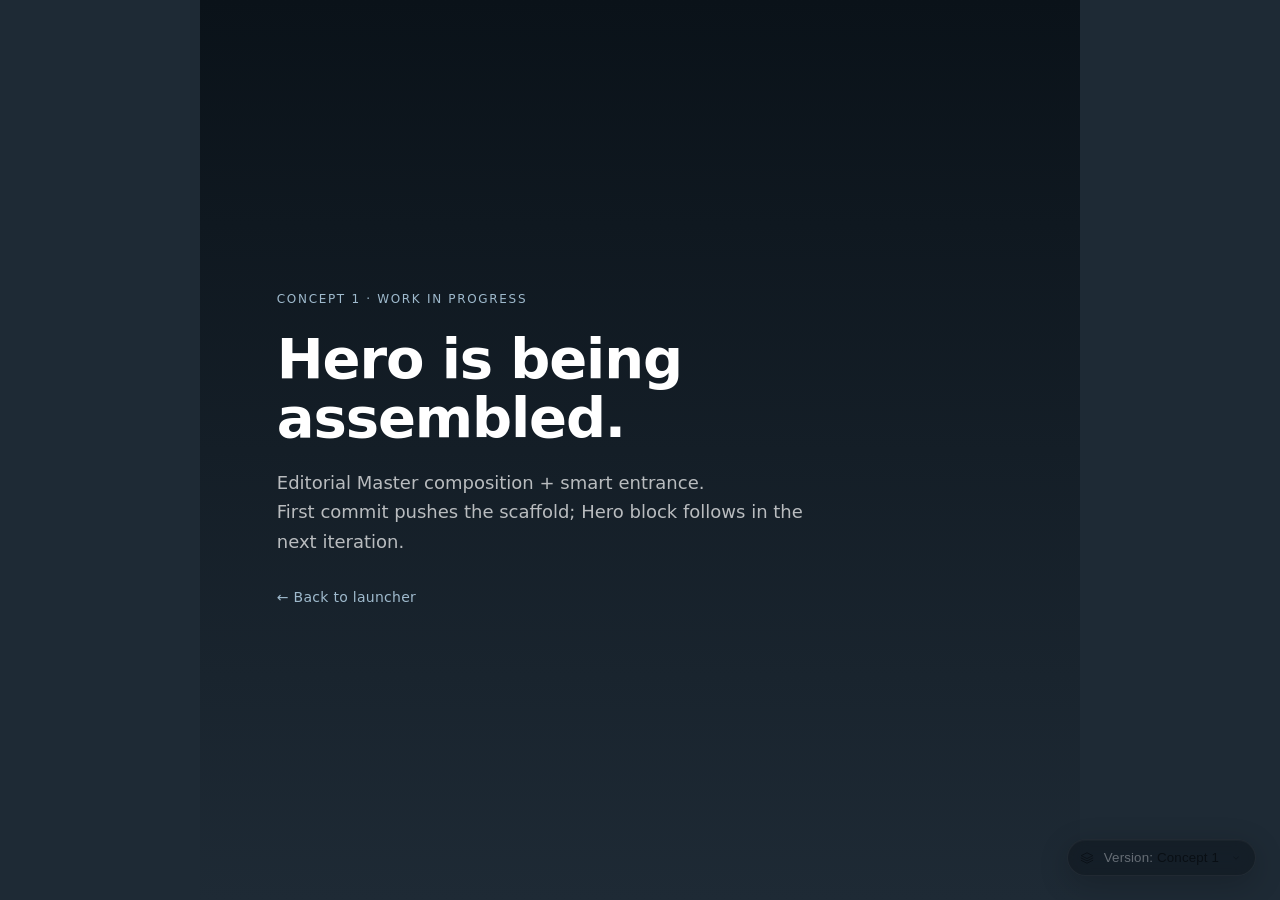
==== concept-1/index.html @ fcd8fd2f "chore: initial scaffold — preview launcher, wireframe import, concept-1 placeholder - Project docume" ====
<!DOCTYPE html>
<html lang="de">
<head>
<meta charset="UTF-8">
<meta name="viewport" content="width=device-width, initial-scale=1.0">
<meta name="robots" content="noindex, nofollow">
<title>Schaad Advisors · Concept 1</title>
<link rel="icon" href="data:image/svg+xml,%3Csvg xmlns='http://www.w3.org/2000/svg' viewBox='0 0 100 100'%3E%3Crect width='100' height='100' fill='%23116490'/%3E%3Ctext x='50' y='62' text-anchor='middle' font-family='system-ui,sans-serif' font-weight='700' font-size='42' fill='white'%3ES%3C/text%3E%3C/svg%3E">

<link rel="stylesheet" href="../shared/service-menu.css">
<link rel="stylesheet" href="styles.css">
</head>
<body>

<div class="concept-placeholder">
  <span class="concept-placeholder__tag">Concept 1 · Work in progress</span>
  <h1 class="concept-placeholder__title">Hero is being assembled.</h1>
  <p class="concept-placeholder__text">
    Editorial Master composition + smart entrance.<br>
    First commit pushes the scaffold; Hero block follows in the next iteration.
  </p>
  <a class="concept-placeholder__link" href="../">← Back to launcher</a>
</div>

<script defer src="../shared/service-menu.js"></script>
</body>
</html>
---- shared/service-menu.css ----
/* Service Menu — preview-only floating navigator. Disabled in production builds. */

.service-menu {
  position: fixed;
  right: 24px;
  bottom: 24px;
  z-index: 99999;
  font-family: ui-sans-serif, system-ui, -apple-system, "Segoe UI", Roboto, "Helvetica Neue", Arial, sans-serif;
  font-size: 13px;
  line-height: 1.4;
  color: #f5f5f5;
  -webkit-font-smoothing: antialiased;
  user-select: none;
}

.service-menu * { box-sizing: border-box; }

.service-menu__capsule {
  display: inline-flex;
  align-items: center;
  gap: 10px;
  padding: 10px 14px 10px 12px;
  background: rgba(18, 22, 28, 0.88);
  backdrop-filter: saturate(160%) blur(10px);
  -webkit-backdrop-filter: saturate(160%) blur(10px);
  border: 1px solid rgba(255, 255, 255, 0.08);
  border-radius: 999px;
  box-shadow: 0 8px 32px rgba(0, 0, 0, 0.32), 0 1px 0 rgba(255, 255, 255, 0.04) inset;
  cursor: pointer;
  opacity: 0.65;
  transition: opacity 200ms ease, transform 200ms ease, background 200ms ease;
}

.service-menu:hover .service-menu__capsule,
.service-menu[data-open="true"] .service-menu__capsule {
  opacity: 1;
  background: rgba(18, 22, 28, 0.96);
}

.service-menu[data-open="true"] .service-menu__capsule {
  transform: translateY(-2px);
}

.service-menu__icon {
  width: 14px;
  height: 14px;
  flex-shrink: 0;
  opacity: 0.85;
}

.service-menu__label {
  font-weight: 500;
  letter-spacing: 0.01em;
  white-space: nowrap;
}

.service-menu__label-prefix {
  color: rgba(245, 245, 245, 0.55);
  margin-right: 4px;
}

.service-menu__caret {
  width: 10px;
  height: 10px;
  margin-left: 2px;
  opacity: 0.55;
  transition: transform 200ms ease;
}

.service-menu[data-open="true"] .service-menu__caret {
  transform: rotate(180deg);
}

.service-menu__panel {
  position: absolute;
  right: 0;
  bottom: calc(100% + 8px);
  min-width: 280px;
  padding: 6px;
  background: rgba(18, 22, 28, 0.96);
  backdrop-filter: saturate(160%) blur(12px);
  -webkit-backdrop-filter: saturate(160%) blur(12px);
  border: 1px solid rgba(255, 255, 255, 0.08);
  border-radius: 12px;
  box-shadow: 0 16px 48px rgba(0, 0, 0, 0.4), 0 1px 0 rgba(255, 255, 255, 0.04) inset;
  opacity: 0;
  transform: translateY(6px);
  pointer-events: none;
  transition: opacity 180ms ease, transform 180ms ease;
}

.service-menu[data-open="true"] .service-menu__panel {
  opacity: 1;
  transform: translateY(0);
  pointer-events: auto;
}

.service-menu__panel-header {
  padding: 8px 12px 6px;
  font-size: 11px;
  font-weight: 500;
  letter-spacing: 0.08em;
  text-transform: uppercase;
  color: rgba(245, 245, 245, 0.45);
}

.service-menu__list {
  margin: 0;
  padding: 0;
  list-style: none;
}

.service-menu__item {
  display: block;
  padding: 10px 12px;
  border-radius: 8px;
  color: inherit;
  text-decoration: none;
  cursor: pointer;
  transition: background 150ms ease;
}

.service-menu__item:hover {
  background: rgba(255, 255, 255, 0.06);
}

.service-menu__item[data-active="true"] {
  background: rgba(255, 255, 255, 0.08);
}

.service-menu__item-title {
  display: flex;
  align-items: center;
  gap: 8px;
  font-weight: 500;
  font-size: 13px;
}

.service-menu__item[data-active="true"] .service-menu__item-title::after {
  content: "";
  width: 6px;
  height: 6px;
  border-radius: 50%;
  background: #4fc59c;
  flex-shrink: 0;
}

.service-menu__item-desc {
  margin-top: 2px;
  font-size: 11.5px;
  color: rgba(245, 245, 245, 0.55);
  letter-spacing: 0.005em;
}

.service-menu__footer {
  margin-top: 4px;
  padding: 10px 12px 6px;
  border-top: 1px solid rgba(255, 255, 255, 0.06);
  font-size: 11px;
  color: rgba(245, 245, 245, 0.4);
  letter-spacing: 0.02em;
}

@media (max-width: 600px) {
  .service-menu {
    right: 12px;
    bottom: 12px;
    font-size: 12px;
  }
  .service-menu__panel {
    min-width: calc(100vw - 24px);
  }
}

@media (prefers-reduced-motion: reduce) {
  .service-menu__capsule,
  .service-menu__panel,
  .service-menu__caret,
  .service-menu__item {
    transition: none !important;
  }
}
---- concept-1/styles.css ----
/*
 * Concept 1 — Schaad Advisors
 * Editorial Master + smart entrance.
 * Foundation: Inter Variable, single-family typography, brand palette.
 */

:root {
  /* Palette */
  --blue:        #116490;
  --blue-dark:   #0d4f72;
  --blue-light:  #9FBACD;
  --blue-pale:   #e8f2f7;
  --charcoal:    #1e2a35;
  --mid:         #6b7c8d;
  --light:       #f4f6f8;
  --white:       #ffffff;
  --border:      #d8e5ed;
  --gold:        #b5910a;

  /* Typography */
  --font-sans: "Inter", ui-sans-serif, system-ui, -apple-system, "Segoe UI", Roboto, "Helvetica Neue", Arial, sans-serif;

  /* Spacing scale (8px grid) */
  --space-1: 8px;
  --space-2: 16px;
  --space-3: 24px;
  --space-4: 32px;
  --space-5: 48px;
  --space-6: 64px;
  --space-7: 96px;
  --space-8: 128px;

  /* Layout */
  --container-max: 1280px;
  --container-pad: clamp(20px, 4vw, 48px);
}

* { box-sizing: border-box; margin: 0; padding: 0; }

html, body {
  font-family: var(--font-sans);
  font-feature-settings: 'cv11', 'ss01', 'cv02';
  -webkit-font-smoothing: antialiased;
  -moz-osx-font-smoothing: grayscale;
  text-rendering: optimizeLegibility;
  background: var(--charcoal);
  color: var(--white);
  min-height: 100%;
}

/* ============================================================
   PLACEHOLDER STATE — visible until Hero is assembled
   ============================================================ */

.concept-placeholder {
  min-height: 100vh;
  display: flex;
  flex-direction: column;
  justify-content: center;
  align-items: flex-start;
  padding: 80px clamp(24px, 6vw, 96px);
  background: linear-gradient(180deg, #0a1219 0%, #1e2a35 100%);
  max-width: 880px;
  margin: 0 auto;
  width: 100%;
}

.concept-placeholder__tag {
  display: inline-block;
  font-size: 12px;
  font-weight: 500;
  text-transform: uppercase;
  letter-spacing: 0.14em;
  color: var(--blue-light);
  margin-bottom: 24px;
}

.concept-placeholder__title {
  font-size: clamp(36px, 5vw, 56px);
  font-weight: 700;
  letter-spacing: -0.02em;
  line-height: 1.05;
  margin-bottom: 20px;
}

.concept-placeholder__text {
  font-size: 18px;
  line-height: 1.65;
  color: rgba(255, 255, 255, 0.7);
  margin-bottom: 32px;
  max-width: 560px;
}

.concept-placeholder__link {
  font-size: 14px;
  font-weight: 500;
  color: var(--blue-light);
  text-decoration: none;
  letter-spacing: 0.02em;
  border-bottom: 1px solid transparent;
  padding-bottom: 2px;
  transition: border-color 200ms ease;
}

.concept-placeholder__link:hover {
  border-bottom-color: var(--blue-light);
}

@media (prefers-reduced-motion: reduce) {
  * { animation: none !important; transition: none !important; }
}
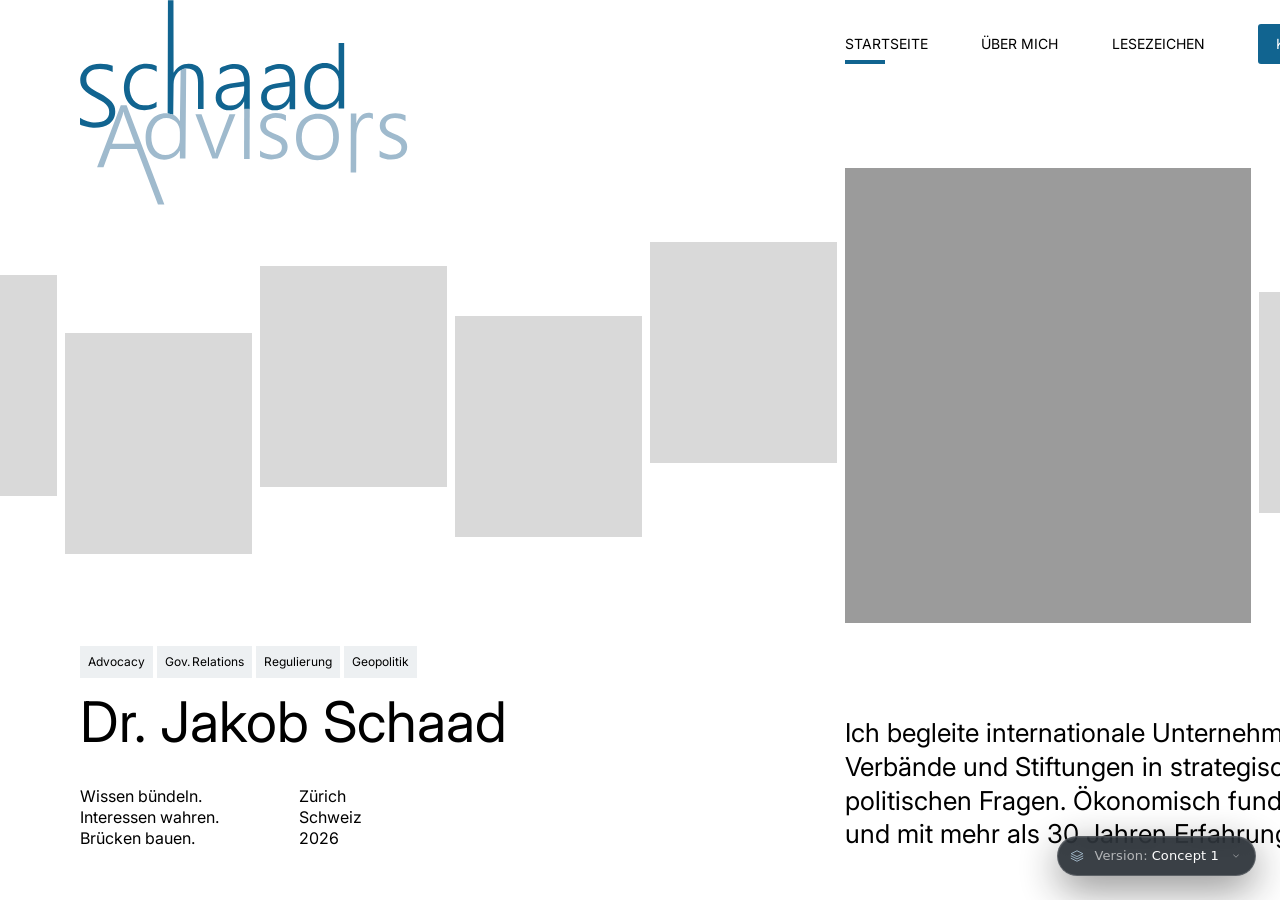
==== commit d79136fc: "feat(concept-1): pixel-perfect Hero V1 from Figma node 34:22 Все значения (positions, sizes, font-si" ====
--- a/concept-1/index.html
+++ b/concept-1/index.html
@@ -5,22 +5,173 @@
 <meta name="viewport" content="width=device-width, initial-scale=1.0">
 <meta name="robots" content="noindex, nofollow">
 <title>Schaad Advisors · Concept 1</title>
-<link rel="icon" href="data:image/svg+xml,%3Csvg xmlns='http://www.w3.org/2000/svg' viewBox='0 0 100 100'%3E%3Crect width='100' height='100' fill='%23116490'/%3E%3Ctext x='50' y='62' text-anchor='middle' font-family='system-ui,sans-serif' font-weight='700' font-size='42' fill='white'%3ES%3C/text%3E%3C/svg%3E">
-
+<link rel="preconnect" href="https://fonts.googleapis.com">
+<link rel="preconnect" href="https://fonts.gstatic.com" crossorigin>
+<link href="https://fonts.googleapis.com/css2?family=Inter:wght@400;500&display=swap" rel="stylesheet">
 <link rel="stylesheet" href="../shared/service-menu.css">
 <link rel="stylesheet" href="styles.css">
 </head>
 <body>
 
-<div class="concept-placeholder">
-  <span class="concept-placeholder__tag">Concept 1 · Work in progress</span>
-  <h1 class="concept-placeholder__title">Hero is being assembled.</h1>
-  <p class="concept-placeholder__text">
-    Editorial Master composition + smart entrance.<br>
-    First commit pushes the scaffold; Hero block follows in the next iteration.
-  </p>
-  <a class="concept-placeholder__link" href="../">← Back to launcher</a>
-</div>
+<!--
+  Hero V1 — pixel-perfect from Figma node 34:22 (updated)
+  Artboard: 1440 × 800
+  Rectangles: all spaced 8px apart, no overlap.
+  Nav h=40, Kontakt h=40, text-block bottom 48px from artboard bottom.
+-->
+<section class="hero">
+
+  <!-- Logo · x=80 y=0 w=328 h=205 -->
+  <a class="hero__logo" href="../" aria-label="Schaad Advisors">
+    <img src="../assets/LogoBig.svg" alt="Schaad Advisors">
+  </a>
+
+  <!-- Nav · Frame 1 · x=845 y=24 w=515 h=40 -->
+  <nav class="hero__nav" aria-label="Hauptnavigation">
+    <a href="#" aria-current="page">Startseite</a>
+    <a href="#">Über mich</a>
+    <a href="#">Lesezeichen</a>
+    <a href="#" class="hero__nav-cta">Kontakt</a>
+    <span class="hero__nav-indicator" aria-hidden="true"></span>
+  </nav>
+
+  <!-- Hover rectangles · 187×221 · #d9d9d9 · 8px gap, no overlap -->
+  <div class="hero__rect" data-r="6" style="--x:-130;--y:225"><div class="hero__fill"></div></div>
+  <div class="hero__rect" data-r="2" style="--x:65;--y:283"><div class="hero__fill"></div></div>
+  <div class="hero__rect" data-r="3" style="--x:260;--y:216"><div class="hero__fill"></div></div>
+  <div class="hero__rect" data-r="4" style="--x:455;--y:266"><div class="hero__fill"></div></div>
+  <div class="hero__rect" data-r="5" style="--x:650;--y:192"><div class="hero__fill"></div></div>
+  <div class="hero__rect" data-r="7" style="--x:1259;--y:242"><div class="hero__fill"></div></div>
+  <div class="hero__rect" data-r="8" style="--x:1454;--y:326"><div class="hero__fill"></div></div>
+
+  <!-- Main rectangle · x=845 y=118 w=406 h=455 · #9b9b9b -->
+  <div class="hero__main"></div>
+
+  <!-- Tags row · x=80 y=546 -->
+  <ul class="hero__tags">
+    <li>Advocacy</li>
+    <li>Gov.&thinsp;Relations</li>
+    <li>Regulierung</li>
+    <li>Geopolitik</li>
+  </ul>
+
+  <!-- H1 · x=80 y=594 w=436 fs=56 fw=400 -->
+  <h1 class="hero__name">Dr. Jakob Schaad</h1>
+
+  <!-- Claim · x=80 y=686 fs=16 fw=400 -->
+  <p class="hero__claim">Wissen bündeln.<br>Interessen wahren.<br>Brücken bauen.</p>
+
+  <!-- Loc · x=299 y=686 w=64 fs=16 fw=400 -->
+  <div class="hero__loc">
+    <span>Zürich</span>
+    <span>Schweiz</span>
+    <span>2026</span>
+  </div>
+
+  <!-- Body · x=845 y=616 w=515 fs=26 fw=400 -->
+  <p class="hero__body">Ich begleite internationale Unternehmen, Verbände und Stiftungen in strategischen politischen Fragen. Ökonomisch fundiert und mit mehr als 30 Jahren Erfahrung.</p>
+
+</section>
+
+<!-- GSAP for hover-reveal rects + sliding nav underline -->
+<script src="https://cdn.jsdelivr.net/npm/gsap@3.13.0/dist/gsap.min.js"></script>
+<script>
+/* ──────────────────────────────────────────────────────────────
+   Photo-strip: vertical-column hover → reveals dark fill
+   ──────────────────────────────────────────────────────────────*/
+(function () {
+  const hero = document.querySelector('.hero');
+  if (!hero) return;
+
+  const rects   = [...hero.querySelectorAll('.hero__rect')];
+  const timers  = new WeakMap();
+  let active    = null;
+  let columns   = [];
+  let heroLeft  = 0;
+
+  function buildColumns() {
+    const r = hero.getBoundingClientRect();
+    heroLeft = r.left;
+    columns = rects.map(rect => {
+      const rr = rect.getBoundingClientRect();
+      return { rect, left: rr.left - r.left, right: rr.right - r.left };
+    });
+  }
+
+  function rectAt(x) {
+    for (const c of columns) if (x >= c.left && x <= c.right) return c.rect;
+    return null;
+  }
+
+  function reveal(rect) {
+    const fill = rect.querySelector('.hero__fill');
+    clearTimeout(timers.get(rect));
+    gsap.killTweensOf(fill);
+    gsap.to(fill, { opacity: 1, duration: 0.5, ease: 'power2.out' });
+  }
+
+  function conceal(rect) {
+    const fill = rect.querySelector('.hero__fill');
+    const t = setTimeout(() => {
+      gsap.to(fill, { opacity: 0, duration: 0.8, ease: 'power2.inOut' });
+    }, 600);
+    timers.set(rect, t);
+  }
+
+  buildColumns();
+  window.addEventListener('resize', buildColumns);
+
+  hero.addEventListener('mousemove', e => {
+    const x = e.clientX - heroLeft;
+    const next = rectAt(x);
+    if (next !== active) {
+      if (active) conceal(active);
+      if (next)   reveal(next);
+      active = next;
+    }
+  });
+
+  hero.addEventListener('mouseleave', () => {
+    if (active) conceal(active);
+    active = null;
+  });
+})();
+
+/* ──────────────────────────────────────────────────────────────
+   Nav: sliding blue indicator. Default sits under [aria-current],
+   slides under the hovered link, returns on mouse-leave.
+   ──────────────────────────────────────────────────────────────*/
+(function () {
+  const nav  = document.querySelector('.hero__nav');
+  if (!nav) return;
+  const ind  = nav.querySelector('.hero__nav-indicator');
+  if (!ind) return;
+  const links = [...nav.querySelectorAll('a:not(.hero__nav-cta)')];
+  const active = nav.querySelector('a[aria-current="page"]');
+
+  function place(target, animated) {
+    if (!target) return;
+    const navRect = nav.getBoundingClientRect();
+    const r       = target.getBoundingClientRect();
+    const x       = r.left - navRect.left;
+    if (animated) {
+      gsap.to(ind, { x, duration: 0.4, ease: 'power3.out' });
+    } else {
+      gsap.set(ind, { x });
+    }
+  }
+
+  // Initial position under active link
+  function init() { place(active, false); }
+  init();
+  window.addEventListener('resize', init);
+
+  links.forEach(a => {
+    a.addEventListener('mouseenter', () => place(a, true));
+  });
+  nav.addEventListener('mouseleave', () => place(active, true));
+})();
+</script>
 
 <script defer src="../shared/service-menu.js"></script>
 </body>
--- a/shared/service-menu.css
+++ b/shared/service-menu.css
@@ -20,21 +20,27 @@
   align-items: center;
   gap: 10px;
   padding: 10px 14px 10px 12px;
-  background: rgba(18, 22, 28, 0.88);
-  backdrop-filter: saturate(160%) blur(10px);
-  -webkit-backdrop-filter: saturate(160%) blur(10px);
-  border: 1px solid rgba(255, 255, 255, 0.08);
+  background: rgba(28, 34, 42, 0.94);
+  backdrop-filter: saturate(160%) blur(12px);
+  -webkit-backdrop-filter: saturate(160%) blur(12px);
+  border: 1px solid rgba(255, 255, 255, 0.18);
   border-radius: 999px;
-  box-shadow: 0 8px 32px rgba(0, 0, 0, 0.32), 0 1px 0 rgba(255, 255, 255, 0.04) inset;
+  box-shadow:
+    0 12px 40px rgba(0, 0, 0, 0.5),
+    0 0 0 1px rgba(255, 255, 255, 0.04),
+    inset 0 1px 0 rgba(255, 255, 255, 0.08);
   cursor: pointer;
-  opacity: 0.65;
-  transition: opacity 200ms ease, transform 200ms ease, background 200ms ease;
+  opacity: 0.92;
+  color: #f5f5f5;
+  font: inherit;
+  transition: opacity 200ms ease, transform 200ms ease, background 200ms ease, border-color 200ms ease;
 }
 
 .service-menu:hover .service-menu__capsule,
 .service-menu[data-open="true"] .service-menu__capsule {
   opacity: 1;
-  background: rgba(18, 22, 28, 0.96);
+  background: rgba(34, 42, 52, 1);
+  border-color: rgba(255, 255, 255, 0.26);
 }
 
 .service-menu[data-open="true"] .service-menu__capsule {
@@ -45,18 +51,21 @@
   width: 14px;
   height: 14px;
   flex-shrink: 0;
-  opacity: 0.85;
+  opacity: 1;
+  color: #9FBACD;
 }
 
 .service-menu__label {
   font-weight: 500;
   letter-spacing: 0.01em;
   white-space: nowrap;
+  color: #ffffff;
 }
 
 .service-menu__label-prefix {
-  color: rgba(245, 245, 245, 0.55);
+  color: rgba(245, 245, 245, 0.65);
   margin-right: 4px;
+  font-weight: 400;
 }
 
 .service-menu__caret {
@@ -74,15 +83,18 @@
 .service-menu__panel {
   position: absolute;
   right: 0;
-  bottom: calc(100% + 8px);
-  min-width: 280px;
+  bottom: calc(100% + 10px);
+  min-width: 300px;
   padding: 6px;
-  background: rgba(18, 22, 28, 0.96);
-  backdrop-filter: saturate(160%) blur(12px);
-  -webkit-backdrop-filter: saturate(160%) blur(12px);
-  border: 1px solid rgba(255, 255, 255, 0.08);
+  background: rgba(28, 34, 42, 0.98);
+  backdrop-filter: saturate(160%) blur(14px);
+  -webkit-backdrop-filter: saturate(160%) blur(14px);
+  border: 1px solid rgba(255, 255, 255, 0.18);
   border-radius: 12px;
-  box-shadow: 0 16px 48px rgba(0, 0, 0, 0.4), 0 1px 0 rgba(255, 255, 255, 0.04) inset;
+  box-shadow:
+    0 24px 64px rgba(0, 0, 0, 0.6),
+    0 0 0 1px rgba(255, 255, 255, 0.04),
+    inset 0 1px 0 rgba(255, 255, 255, 0.08);
   opacity: 0;
   transform: translateY(6px);
   pointer-events: none;
--- a/concept-1/styles.css
+++ b/concept-1/styles.css
@@ -1,111 +1,261 @@
 /*
- * Concept 1 — Schaad Advisors
- * Editorial Master + smart entrance.
- * Foundation: Inter Variable, single-family typography, brand palette.
+ * Concept 1 — Schaad Advisors · Hero V1
+ * Pixel-perfect from Figma node 34:22 (updated layout)
+ * Artboard 1440 × 800
+ *
+ *   Layout strategy:
+ *   - Hero is 100vw × max(100vh, 800px), overflow:hidden.
+ *   - --gutter centers the 1440 artboard horizontally on viewport.
+ *   - --text-shift anchors text-block 48px above viewport bottom.
+ *     (Figma text bottom = 752 → at vh=800 shift=0)
+ *   - --photo-shift = text-shift / 2 keeps photo-strip centered in
+ *     the free space above the text-block (Figma's natural offset
+ *     preserved).
+ *   - All other values are verbatim from Figma JSON (1 px = 1 px).
  */
 
 :root {
-  /* Palette */
+  --gutter: max(0px, calc((100vw - 1440px) / 2));
+
+  --text-shift:  max(0px, calc(100vh - 800px));
+  --photo-shift: max(0px, calc((100vh - 800px) / 2));
+
+  --rect-light:  #d9d9d9;
+  --rect-dark:   #9b9b9b;
+  --tag-bg:      #edf0f2;
+  --black:       #000000;
+  --white:       #ffffff;
   --blue:        #116490;
   --blue-dark:   #0d4f72;
-  --blue-light:  #9FBACD;
-  --blue-pale:   #e8f2f7;
-  --charcoal:    #1e2a35;
-  --mid:         #6b7c8d;
-  --light:       #f4f6f8;
-  --white:       #ffffff;
-  --border:      #d8e5ed;
-  --gold:        #b5910a;
-
-  /* Typography */
-  --font-sans: "Inter", ui-sans-serif, system-ui, -apple-system, "Segoe UI", Roboto, "Helvetica Neue", Arial, sans-serif;
-
-  /* Spacing scale (8px grid) */
-  --space-1: 8px;
-  --space-2: 16px;
-  --space-3: 24px;
-  --space-4: 32px;
-  --space-5: 48px;
-  --space-6: 64px;
-  --space-7: 96px;
-  --space-8: 128px;
-
-  /* Layout */
-  --container-max: 1280px;
-  --container-pad: clamp(20px, 4vw, 48px);
-}
-
-* { box-sizing: border-box; margin: 0; padding: 0; }
-
-html, body {
-  font-family: var(--font-sans);
-  font-feature-settings: 'cv11', 'ss01', 'cv02';
-  -webkit-font-smoothing: antialiased;
-  -moz-osx-font-smoothing: grayscale;
-  text-rendering: optimizeLegibility;
-  background: var(--charcoal);
-  color: var(--white);
-  min-height: 100%;
-}
-
-/* ============================================================
-   PLACEHOLDER STATE — visible until Hero is assembled
-   ============================================================ */
-
-.concept-placeholder {
-  min-height: 100vh;
+
+  --font: 'Inter', ui-sans-serif, system-ui, -apple-system, sans-serif;
+}
+
+/* ─── Reset ─────────────────────────────────────────────────── */
+
+*, *::before, *::after { box-sizing: border-box; margin: 0; padding: 0; }
+html, body { margin: 0; padding: 0; }
+html { font-family: var(--font); -webkit-font-smoothing: antialiased; }
+body {
+  background: var(--white);
+  color: var(--black);
+  overflow-x: hidden;
+}
+a   { text-decoration: none; color: inherit; }
+ul  { list-style: none; }
+img { display: block; max-width: 100%; }
+
+/* ─── Hero stage ────────────────────────────────────────────── */
+
+.hero {
+  position: relative;
+  width: 100vw;
+  height: max(800px, 100vh);
+  background: var(--white);
+  overflow: hidden;
+}
+
+/* ─── Logo · x=80 y=0 w=328 h=205 ──────────────────────────── */
+
+.hero__logo {
+  position: absolute;
+  left:   calc(var(--gutter) + 80px);
+  top:    0;
+  width:  328px;
+  height: 205px;
+  z-index: 10;
+}
+.hero__logo img { display: block; width: 100%; height: 100%; }
+
+/* ─── Nav · Frame 1 · x=845 y=24 w=515 h=40 ─────────────────
+      Frame 12 "Startseite":  w=83
+      Frame 15 "Über mich":   w=78
+      Frame 16 "Lesezeichen": w=94
+      Frame 11 "Kontakt":     w=102 (blue button)
+      All four sit at y=24, h=40. Text inside each at y=37 h=14
+      (so text-rel-y = 13).
+      Active underline (Rectangle 9) inside Startseite frame:
+      y=60 h=4 → bottom 4px of frame.                            */
+
+.hero__nav {
+  position: absolute;
+  left:  calc(var(--gutter) + 845px);
+  top:   24px;
+  width: 515px;
+  height: 40px;
+  display: flex;
+  justify-content: space-between;
+  align-items: stretch;
+  z-index: 10;
+}
+
+.hero__nav a {
+  position: relative;
+  height: 40px;
+  padding-top: 13px;     /* text y-rel = 13 (text y=37 minus frame y=24) */
+  font-size:      14px;
+  line-height:    14px;
+  font-weight:    400;
+  letter-spacing: 0;
+  text-transform: uppercase;
+  color: var(--black);
+  white-space: nowrap;
+  transition: opacity 160ms ease, background 160ms ease;
+}
+
+.hero__nav a:not(.hero__nav-cta):hover { opacity: 0.55; }
+
+/* Sliding active-state indicator: 40×4 blue, anchored to
+   bottom-left of the nav frame. JS sets its X via transform. */
+.hero__nav-indicator {
+  position: absolute;
+  left: 0;
+  bottom: 0;
+  width: 40px;
+  height: 4px;
+  background: var(--blue);
+  pointer-events: none;
+}
+
+/* Kontakt button · Frame 11 · w=102 h=40 · blue · white text
+   Text inside at x-rel=18 y-rel=13 w=66                        */
+.hero__nav-cta {
+  background: var(--blue);
+  color: var(--white) !important;
+  padding: 13px 18px 0;
+  height: 40px;
+  width: 102px;
+  border-radius: 3px;
+}
+
+.hero__nav-cta:hover {
+  background: var(--blue-dark);
+  opacity: 1;
+}
+
+/* ─── Hover rectangles · 187×221 · #d9d9d9 ──────────────────
+      All seven spaced 8px apart, no overlap.
+      Y already includes Figma y; --photo-shift is added.       */
+
+.hero__rect {
+  position: absolute;
+  left:   calc(var(--gutter) + var(--x) * 1px);
+  top:    calc(var(--y) * 1px + var(--photo-shift));
+  width:  187px;
+  height: 221px;
+  background: var(--rect-light);
+  overflow: hidden;
+  z-index: 1;
+}
+
+.hero__fill {
+  position: absolute;
+  inset: 0;
+  background: var(--rect-dark);
+  opacity: 0;
+  pointer-events: none;
+}
+
+/* ─── Main rectangle · x=845 y=118 w=406 h=455 · #9b9b9b ──── */
+
+.hero__main {
+  position: absolute;
+  left:   calc(var(--gutter) + 845px);
+  top:    calc(118px + var(--photo-shift));
+  width:  406px;
+  height: 455px;
+  background: var(--rect-dark);
+  z-index: 2;
+}
+
+/* ─── Text block · anchored to viewport bottom (48px gap) ─── */
+
+/* Tags · x=80 y=546 · gap=4 · h=32 · fs=12 lh=15.6 */
+.hero__tags {
+  position: absolute;
+  left: calc(var(--gutter) + 80px);
+  top:  calc(546px + var(--text-shift));
+  display: flex;
+  gap: 4px;
+  z-index: 3;
+}
+.hero__tags li {
+  height: 32px;
+  padding: 0 8px;
+  display: flex;
+  align-items: center;
+  background: var(--tag-bg);
+  font-size:      12px;
+  line-height:    15.6px;
+  font-weight:    400;
+  letter-spacing: 0;
+  color: var(--black);
+  white-space: nowrap;
+}
+
+/* H1 · x=80 y=594 w=436 · fs=56 lh=56 ls=0 */
+.hero__name {
+  position: absolute;
+  left:  calc(var(--gutter) + 80px);
+  top:   calc(594px + var(--text-shift));
+  width: 436px;
+  font-size:      56px;
+  line-height:    56px;
+  font-weight:    400;
+  letter-spacing: 0;
+  color: var(--black);
+  white-space: nowrap;
+  z-index: 3;
+}
+
+/* Claim · x=80 y=686 · fs=16 lh=20.8 (3 lines) */
+.hero__claim {
+  position: absolute;
+  left:  calc(var(--gutter) + 80px);
+  top:   calc(686px + var(--text-shift));
+  font-size:      16px;
+  line-height:    20.8px;
+  font-weight:    400;
+  letter-spacing: 0;
+  color: var(--black);
+  white-space: nowrap;
+  z-index: 3;
+}
+
+/* Loc · x=299 y=686 w=64 · fs=16 lh=20.8 */
+.hero__loc {
+  position: absolute;
+  left:  calc(var(--gutter) + 299px);
+  top:   calc(686px + var(--text-shift));
+  width: 64px;
   display: flex;
   flex-direction: column;
-  justify-content: center;
-  align-items: flex-start;
-  padding: 80px clamp(24px, 6vw, 96px);
-  background: linear-gradient(180deg, #0a1219 0%, #1e2a35 100%);
-  max-width: 880px;
-  margin: 0 auto;
-  width: 100%;
-}
-
-.concept-placeholder__tag {
-  display: inline-block;
-  font-size: 12px;
-  font-weight: 500;
-  text-transform: uppercase;
-  letter-spacing: 0.14em;
-  color: var(--blue-light);
-  margin-bottom: 24px;
-}
-
-.concept-placeholder__title {
-  font-size: clamp(36px, 5vw, 56px);
-  font-weight: 700;
-  letter-spacing: -0.02em;
-  line-height: 1.05;
-  margin-bottom: 20px;
-}
-
-.concept-placeholder__text {
-  font-size: 18px;
-  line-height: 1.65;
-  color: rgba(255, 255, 255, 0.7);
-  margin-bottom: 32px;
-  max-width: 560px;
-}
-
-.concept-placeholder__link {
-  font-size: 14px;
-  font-weight: 500;
-  color: var(--blue-light);
-  text-decoration: none;
-  letter-spacing: 0.02em;
-  border-bottom: 1px solid transparent;
-  padding-bottom: 2px;
-  transition: border-color 200ms ease;
-}
-
-.concept-placeholder__link:hover {
-  border-bottom-color: var(--blue-light);
-}
+  z-index: 3;
+}
+.hero__loc span {
+  font-size:      16px;
+  line-height:    20.8px;
+  font-weight:    400;
+  letter-spacing: 0;
+  color: var(--black);
+}
+
+/* Body · x=845 y=616 w=515 · fs=26 lh=33.8 */
+.hero__body {
+  position: absolute;
+  left:  calc(var(--gutter) + 845px);
+  top:   calc(616px + var(--text-shift));
+  width: 515px;
+  font-size:      26px;
+  line-height:    33.8px;
+  font-weight:    400;
+  letter-spacing: 0;
+  color: var(--black);
+  z-index: 3;
+}
+
+/* ─── Reduced motion ────────────────────────────────────────── */
 
 @media (prefers-reduced-motion: reduce) {
-  * { animation: none !important; transition: none !important; }
-}
+  *, *::before, *::after { animation: none !important; transition: none !important; }
+}
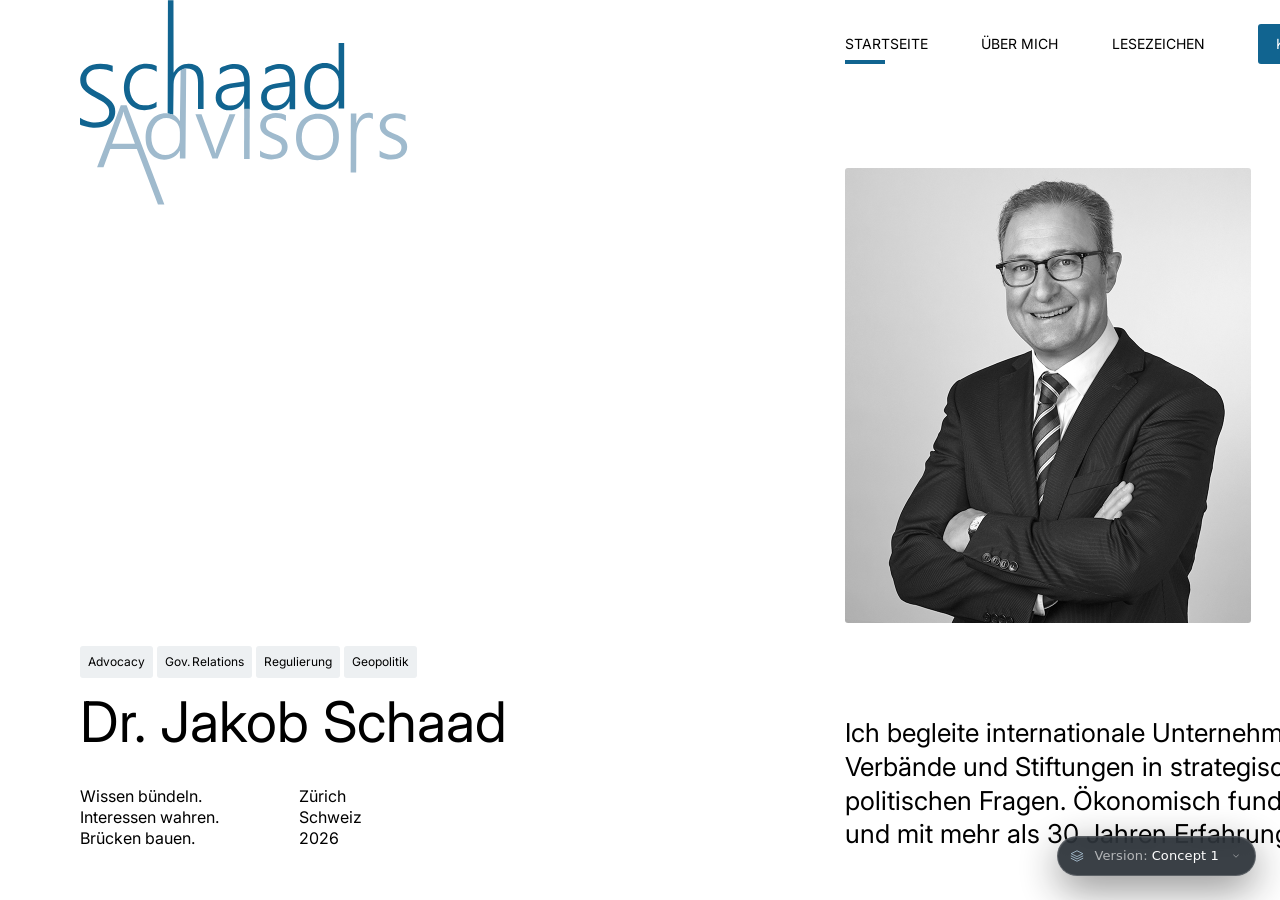
==== commit 9c67c09f: "feat(concept-1): real photos in hero, smoother hover-reveal logic Replace grey-box placeholders with" ====
--- a/concept-1/index.html
+++ b/concept-1/index.html
@@ -14,10 +14,11 @@
 <body>
 
 <!--
-  Hero V1 — pixel-perfect from Figma node 34:22 (updated)
-  Artboard: 1440 × 800
-  Rectangles: all spaced 8px apart, no overlap.
-  Nav h=40, Kontakt h=40, text-block bottom 48px from artboard bottom.
+  Hero V1 — pixel-perfect from Figma node 34:22 (updated layout).
+  Real images live in /assets/images/C1_Hero_Slider/.
+  Main rect: Jacob_C1.jpg (always visible).
+  Hover rects: empty default, image fades in on cursor-column hover,
+  fades back to nothing on leave; each rect cycles through a shuffled deck.
 -->
 <section class="hero">
 
@@ -35,17 +36,19 @@
     <span class="hero__nav-indicator" aria-hidden="true"></span>
   </nav>
 
-  <!-- Hover rectangles · 187×221 · #d9d9d9 · 8px gap, no overlap -->
-  <div class="hero__rect" data-r="6" style="--x:-130;--y:225"><div class="hero__fill"></div></div>
-  <div class="hero__rect" data-r="2" style="--x:65;--y:283"><div class="hero__fill"></div></div>
-  <div class="hero__rect" data-r="3" style="--x:260;--y:216"><div class="hero__fill"></div></div>
-  <div class="hero__rect" data-r="4" style="--x:455;--y:266"><div class="hero__fill"></div></div>
-  <div class="hero__rect" data-r="5" style="--x:650;--y:192"><div class="hero__fill"></div></div>
-  <div class="hero__rect" data-r="7" style="--x:1259;--y:242"><div class="hero__fill"></div></div>
-  <div class="hero__rect" data-r="8" style="--x:1454;--y:326"><div class="hero__fill"></div></div>
-
-  <!-- Main rectangle · x=845 y=118 w=406 h=455 · #9b9b9b -->
-  <div class="hero__main"></div>
+  <!-- Hover rectangles · 187×221 · 8px gap, no overlap -->
+  <div class="hero__rect" data-r="6" style="--x:-130;--y:225"><img class="hero__rect-img" alt=""></div>
+  <div class="hero__rect" data-r="2" style="--x:65;--y:283"><img class="hero__rect-img" alt=""></div>
+  <div class="hero__rect" data-r="3" style="--x:260;--y:216"><img class="hero__rect-img" alt=""></div>
+  <div class="hero__rect" data-r="4" style="--x:455;--y:266"><img class="hero__rect-img" alt=""></div>
+  <div class="hero__rect" data-r="5" style="--x:650;--y:192"><img class="hero__rect-img" alt=""></div>
+  <div class="hero__rect" data-r="7" style="--x:1259;--y:242"><img class="hero__rect-img" alt=""></div>
+  <div class="hero__rect" data-r="8" style="--x:1454;--y:326"><img class="hero__rect-img" alt=""></div>
+
+  <!-- Main rectangle · x=845 y=118 w=406 h=455 · Jakob portrait -->
+  <div class="hero__main">
+    <img src="../assets/images/C1_Hero_Slider/Jacob_C1.jpg" alt="Dr. Jakob Schaad">
+  </div>
 
   <!-- Tags row · x=80 y=546 -->
   <ul class="hero__tags">
@@ -73,21 +76,82 @@
 
 </section>
 
-<!-- GSAP for hover-reveal rects + sliding nav underline -->
+<!-- GSAP for hover-reveal photos + sliding nav underline -->
 <script src="https://cdn.jsdelivr.net/npm/gsap@3.13.0/dist/gsap.min.js"></script>
 <script>
 /* ──────────────────────────────────────────────────────────────
-   Photo-strip: vertical-column hover → reveals dark fill
+   Photo-strip: vertical-column hover. Empty default → image fades
+   in (0.5s power2.out) → 600ms hold after leave → fades to empty
+   (0.8s power2.inOut). Each rect has its own shuffled deck;
+   on each fully-completed cycle a new image is drawn.
    ──────────────────────────────────────────────────────────────*/
 (function () {
   const hero = document.querySelector('.hero');
   if (!hero) return;
 
-  const rects   = [...hero.querySelectorAll('.hero__rect')];
-  const timers  = new WeakMap();
-  let active    = null;
-  let columns   = [];
-  let heroLeft  = 0;
+  const POOL = [
+    '01.png', '02.png', '03.jpg', '04.jpg', '05.jpg', '06.jpg', '07.jpg',
+    '08.jpg', '09.jpg', '10.jpg', '11.jpg', '12.jpg', '13.jpg', '14.jpg',
+    '15.jpg', '16.jpg', '17.jpg', '18.jpg', '19.jpg', '20.jpg'
+  ].map(n => `../assets/images/C1_Hero_Slider/${n}`);
+
+  // Preload everything so hover-reveal is instantaneous.
+  POOL.forEach(src => { const i = new Image(); i.src = src; });
+
+  function shuffle(arr) {
+    const a = [...arr];
+    for (let i = a.length - 1; i > 0; i--) {
+      const j = Math.floor(Math.random() * (i + 1));
+      [a[i], a[j]] = [a[j], a[i]];
+    }
+    return a;
+  }
+
+  const rects     = [...hero.querySelectorAll('.hero__rect')];
+  const timers    = new WeakMap();
+  const rectSrc   = new WeakMap();   // rect → currently-mounted src (null if hidden)
+
+  // Single global shuffled deck. Every rect draws from it.
+  // No image may appear in two rects simultaneously, and no image
+  // may be drawn twice in a row.
+  let deck       = shuffle(POOL);
+  let deckIdx    = 0;
+  let lastPicked = null;
+
+  function reshuffle() {
+    const lastItem = deck[deck.length - 1];
+    deck = shuffle(POOL);
+    // Ensure first new item ≠ last old item (anti-boundary-repeat)
+    if (deck[0] === lastItem && deck.length > 1) {
+      [deck[0], deck[1]] = [deck[1], deck[0]];
+    }
+    deckIdx = 0;
+  }
+
+  function isCurrentlyShown(src) {
+    for (const rect of rects) if (rectSrc.get(rect) === src) return true;
+    return false;
+  }
+
+  function nextSrc() {
+    // Walk the deck until we find a candidate that's neither
+    // currently shown elsewhere nor identical to the previous pick.
+    for (let safety = 0; safety < deck.length * 2; safety++) {
+      if (deckIdx >= deck.length) reshuffle();
+      const cand = deck[deckIdx++];
+      if (cand !== lastPicked && !isCurrentlyShown(cand)) {
+        lastPicked = cand;
+        return cand;
+      }
+    }
+    // Fallback — shouldn't reach with 20 images & ≤7 simultaneous
+    lastPicked = deck[deckIdx % deck.length];
+    return lastPicked;
+  }
+
+  let active   = null;
+  let columns  = [];
+  let heroLeft = 0;
 
   function buildColumns() {
     const r = hero.getBoundingClientRect();
@@ -104,16 +168,30 @@
   }
 
   function reveal(rect) {
-    const fill = rect.querySelector('.hero__fill');
+    const img = rect.querySelector('.hero__rect-img');
     clearTimeout(timers.get(rect));
-    gsap.killTweensOf(fill);
-    gsap.to(fill, { opacity: 1, duration: 0.5, ease: 'power2.out' });
+    gsap.killTweensOf(img);
+    // Only swap src if currently fully hidden — prevents image-snap
+    // when user re-hovers during fade-out (and avoids picking a new
+    // image when the same one is still partially visible).
+    const op = parseFloat(getComputedStyle(img).opacity) || 0;
+    if (op === 0) {
+      const src = nextSrc();
+      rectSrc.set(rect, src);
+      img.src = src;
+    }
+    gsap.to(img, { opacity: 1, duration: 0.5, ease: 'power2.out' });
   }
 
   function conceal(rect) {
-    const fill = rect.querySelector('.hero__fill');
+    const img = rect.querySelector('.hero__rect-img');
     const t = setTimeout(() => {
-      gsap.to(fill, { opacity: 0, duration: 0.8, ease: 'power2.inOut' });
+      gsap.to(img, {
+        opacity: 0,
+        duration: 0.8,
+        ease: 'power2.inOut',
+        onComplete: () => rectSrc.set(rect, null)   // free the image globally
+      });
     }, 600);
     timers.set(rect, t);
   }
@@ -138,15 +216,15 @@
 })();
 
 /* ──────────────────────────────────────────────────────────────
-   Nav: sliding blue indicator. Default sits under [aria-current],
-   slides under the hovered link, returns on mouse-leave.
+   Nav: sliding 40×4 blue indicator. Slides under hovered link,
+   returns to active on mouse-leave.
    ──────────────────────────────────────────────────────────────*/
 (function () {
-  const nav  = document.querySelector('.hero__nav');
+  const nav = document.querySelector('.hero__nav');
   if (!nav) return;
-  const ind  = nav.querySelector('.hero__nav-indicator');
+  const ind = nav.querySelector('.hero__nav-indicator');
   if (!ind) return;
-  const links = [...nav.querySelectorAll('a:not(.hero__nav-cta)')];
+  const links  = [...nav.querySelectorAll('a:not(.hero__nav-cta)')];
   const active = nav.querySelector('a[aria-current="page"]');
 
   function place(target, animated) {
@@ -154,21 +232,15 @@
     const navRect = nav.getBoundingClientRect();
     const r       = target.getBoundingClientRect();
     const x       = r.left - navRect.left;
-    if (animated) {
-      gsap.to(ind, { x, duration: 0.4, ease: 'power3.out' });
-    } else {
-      gsap.set(ind, { x });
-    }
-  }
-
-  // Initial position under active link
+    if (animated) gsap.to(ind, { x, duration: 0.4, ease: 'power3.out' });
+    else          gsap.set(ind, { x });
+  }
+
   function init() { place(active, false); }
   init();
   window.addEventListener('resize', init);
 
-  links.forEach(a => {
-    a.addEventListener('mouseenter', () => place(a, true));
-  });
+  links.forEach(a => a.addEventListener('mouseenter', () => place(a, true)));
   nav.addEventListener('mouseleave', () => place(active, true));
 })();
 </script>
--- a/concept-1/styles.css
+++ b/concept-1/styles.css
@@ -133,9 +133,10 @@
   opacity: 1;
 }
 
-/* ─── Hover rectangles · 187×221 · #d9d9d9 ──────────────────
-      All seven spaced 8px apart, no overlap.
-      Y already includes Figma y; --photo-shift is added.       */
+/* ─── Hover rectangles · 187×221 ────────────────────────────
+      Default: empty. On hover (vertical-column trigger) an image
+      fades in; on leave it fades back to nothing.
+      All seven rects spaced 8px apart, no overlap.              */
 
 .hero__rect {
   position: absolute;
@@ -143,20 +144,24 @@
   top:    calc(var(--y) * 1px + var(--photo-shift));
   width:  187px;
   height: 221px;
-  background: var(--rect-light);
+  background: transparent;
+  border-radius: 3px;
   overflow: hidden;
   z-index: 1;
 }
 
-.hero__fill {
+.hero__rect-img {
   position: absolute;
   inset: 0;
-  background: var(--rect-dark);
+  width: 100%;
+  height: 100%;
+  object-fit: cover;
   opacity: 0;
   pointer-events: none;
-}
-
-/* ─── Main rectangle · x=845 y=118 w=406 h=455 · #9b9b9b ──── */
+  display: block;
+}
+
+/* ─── Main rectangle · x=845 y=118 w=406 h=455 · Jakob portrait ── */
 
 .hero__main {
   position: absolute;
@@ -164,8 +169,17 @@
   top:    calc(118px + var(--photo-shift));
   width:  406px;
   height: 455px;
-  background: var(--rect-dark);
+  background: transparent;
+  border-radius: 3px;
+  overflow: hidden;
   z-index: 2;
+}
+
+.hero__main img {
+  width: 100%;
+  height: 100%;
+  object-fit: cover;
+  display: block;
 }
 
 /* ─── Text block · anchored to viewport bottom (48px gap) ─── */
@@ -185,6 +199,7 @@
   display: flex;
   align-items: center;
   background: var(--tag-bg);
+  border-radius: 3px;
   font-size:      12px;
   line-height:    15.6px;
   font-weight:    400;
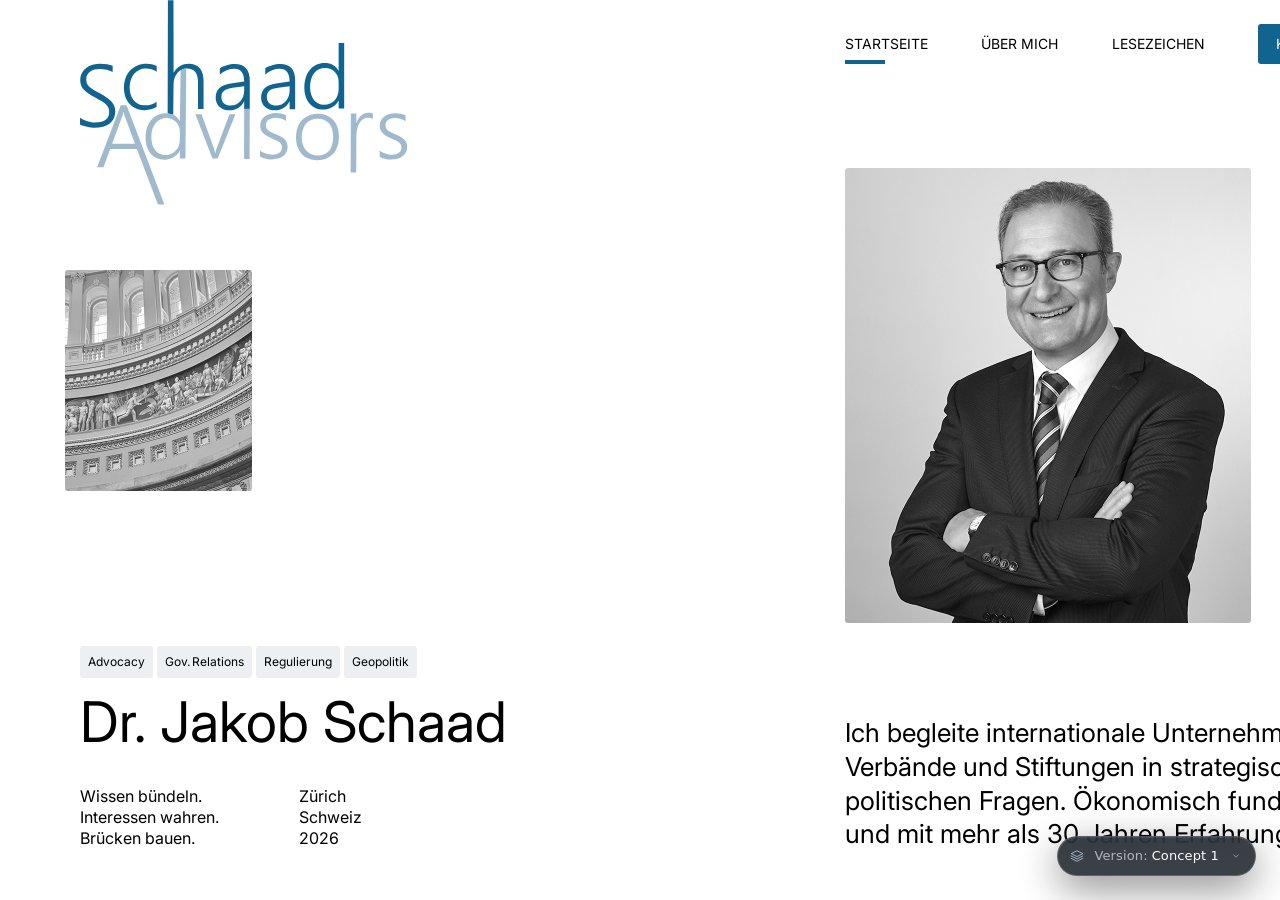
==== commit bce66519: "feat(concept-2): single-gap rings via <path> arc + slow spin · favicon on all pages concept-2 servic" ====
--- a/concept-1/index.html
+++ b/concept-1/index.html
@@ -5,6 +5,7 @@
 <meta name="viewport" content="width=device-width, initial-scale=1.0">
 <meta name="robots" content="noindex, nofollow">
 <title>Schaad Advisors · Concept 1</title>
+<link rel="icon" href="data:image/svg+xml,%3Csvg xmlns='http://www.w3.org/2000/svg' viewBox='0 0 100 100'%3E%3Crect width='100' height='100' fill='%23116490'/%3E%3Ctext x='50' y='62' text-anchor='middle' font-family='system-ui,sans-serif' font-weight='700' font-size='42' fill='white'%3ES%3C/text%3E%3C/svg%3E">
 <link rel="preconnect" href="https://fonts.googleapis.com">
 <link rel="preconnect" href="https://fonts.gstatic.com" crossorigin>
 <link href="https://fonts.googleapis.com/css2?family=Inter:wght@400;500&display=swap" rel="stylesheet">
@@ -14,11 +15,26 @@
 <body>
 
 <!--
-  Hero V1 — pixel-perfect from Figma node 34:22 (updated layout).
-  Real images live in /assets/images/C1_Hero_Slider/.
-  Main rect: Jacob_C1.jpg (always visible).
-  Hover rects: empty default, image fades in on cursor-column hover,
-  fades back to nothing on leave; each rect cycles through a shuffled deck.
+  Hero — Concept 1
+  Swiss grid + photographic photo-strip · three-state hybrid:
+
+    Random mode (default, no cursor on hero):
+      - Photos auto-appear in random columns at randomised Y
+        within the spread 192…326. Long, calm fades (≈2s in /
+        2s out) — composition breathes. Tick rhythm is syncopated
+        (bursts + pauses) so the eye doesn't lock onto a metronome.
+
+    Mouse mode (cursor moving on hero):
+      - Auto-cycle pauses; whatever is currently auto-revealed
+        fades out gently. Hovering a column reveals a photo at a
+        fresh randomised Y with premium fades (1.0s in / 1.2s out).
+
+    Idle handover (cursor sits still on hero ≥1.5s):
+      - Mouse-revealed rect fades out and the auto-cycle resumes —
+        even though the cursor is still on the hero. Any mousemove
+        snaps back to mouse mode instantly.
+
+    On cursor-leave: auto-cycle resumes after a brief pause.
 -->
 <section class="hero">
 
@@ -36,7 +52,9 @@
     <span class="hero__nav-indicator" aria-hidden="true"></span>
   </nav>
 
-  <!-- Hover rectangles · 187×221 · 8px gap, no overlap -->
+  <!-- Hover rectangles · 187×221 · 8px gap, no overlap.
+       --x is fixed (strict horizontal grid), --y is the BASE Figma y;
+       JS may override --y per appearance in random mode.            -->
   <div class="hero__rect" data-r="6" style="--x:-130;--y:225"><img class="hero__rect-img" alt=""></div>
   <div class="hero__rect" data-r="2" style="--x:65;--y:283"><img class="hero__rect-img" alt=""></div>
   <div class="hero__rect" data-r="3" style="--x:260;--y:216"><img class="hero__rect-img" alt=""></div>
@@ -76,14 +94,11 @@
 
 </section>
 
-<!-- GSAP for hover-reveal photos + sliding nav underline -->
+<!-- GSAP -->
 <script src="https://cdn.jsdelivr.net/npm/gsap@3.13.0/dist/gsap.min.js"></script>
 <script>
 /* ──────────────────────────────────────────────────────────────
-   Photo-strip: vertical-column hover. Empty default → image fades
-   in (0.5s power2.out) → 600ms hold after leave → fades to empty
-   (0.8s power2.inOut). Each rect has its own shuffled deck;
-   on each fully-completed cycle a new image is drawn.
+   Photo-strip · hybrid random / mouse mode
    ──────────────────────────────────────────────────────────────*/
 (function () {
   const hero = document.querySelector('.hero');
@@ -95,7 +110,6 @@
     '15.jpg', '16.jpg', '17.jpg', '18.jpg', '19.jpg', '20.jpg'
   ].map(n => `../assets/images/C1_Hero_Slider/${n}`);
 
-  // Preload everything so hover-reveal is instantaneous.
   POOL.forEach(src => { const i = new Image(); i.src = src; });
 
   function shuffle(arr) {
@@ -107,48 +121,165 @@
     return a;
   }
 
-  const rects     = [...hero.querySelectorAll('.hero__rect')];
-  const timers    = new WeakMap();
-  const rectSrc   = new WeakMap();   // rect → currently-mounted src (null if hidden)
-
-  // Single global shuffled deck. Every rect draws from it.
-  // No image may appear in two rects simultaneously, and no image
-  // may be drawn twice in a row.
-  let deck       = shuffle(POOL);
-  let deckIdx    = 0;
+  /* ─── Y-range (within current Figma spread) ────────────────── */
+  const Y_MIN = 192;
+  const Y_MAX = 326;
+  const randomY = () =>
+    Math.round(Y_MIN + Math.random() * (Y_MAX - Y_MIN));
+
+  /* ─── Timings ──────────────────────────────────────────────── */
+  // Random mode — slow, breathing, with syncopated tick rhythm
+  // (so the eye doesn't lock onto a metronomic beat).
+  const R_FADE_IN     = 2.0;
+  const R_FADE_IN_EZ  = 'sine.out';
+  const R_HOLD        = 1.5;
+  const R_FADE_OUT    = 2.0;
+  const R_FADE_OUT_EZ = 'sine.inOut';
+  const R_BURST_MIN_MS = 350;   // quick interval inside a burst
+  const R_BURST_MAX_MS = 700;
+  const R_PAUSE_MIN_MS = 2200;  // longer pause between bursts
+  const R_PAUSE_MAX_MS = 4000;
+  const R_BURST_LEN_MAX = 3;    // up to N reveals per burst
+
+  // Mouse mode — premium fades, slower than typical hover transitions
+  const M_FADE_IN     = 1.0;
+  const M_FADE_IN_EZ  = 'power3.out';
+  const M_LEAVE_HOLD  = 600;
+  const M_FADE_OUT    = 1.2;
+  const M_FADE_OUT_EZ = 'power2.inOut';
+
+  // Mode-switch fade
+  const SWITCH_FADE   = 0.7;
+
+  // After cursor goes idle on hero, this much delay before auto-cycle
+  // resumes. Any mousemove resets the timer and snaps back to mouse mode.
+  const IDLE_RESUME_MS = 1500;
+
+  /* ─── State ────────────────────────────────────────────────── */
+  const rects         = [...hero.querySelectorAll('.hero__rect')];
+  const rectSrc       = new WeakMap();
+  const concealTm     = new WeakMap();
+  const autoConcealTm = new WeakMap();
+
+  // Stash each rect's base (Figma) y so we can restore it for mouse mode.
+  rects.forEach(r => { r.dataset.baseY = r.style.getPropertyValue('--y'); });
+
+  /* ─── Global deck (no-repeat-in-a-row, no-on-screen-dupes) ─── */
+  let deck = shuffle(POOL);
+  let deckIdx = 0;
   let lastPicked = null;
 
   function reshuffle() {
-    const lastItem = deck[deck.length - 1];
+    const last = deck[deck.length - 1];
     deck = shuffle(POOL);
-    // Ensure first new item ≠ last old item (anti-boundary-repeat)
-    if (deck[0] === lastItem && deck.length > 1) {
+    if (deck[0] === last && deck.length > 1) {
       [deck[0], deck[1]] = [deck[1], deck[0]];
     }
     deckIdx = 0;
   }
-
   function isCurrentlyShown(src) {
-    for (const rect of rects) if (rectSrc.get(rect) === src) return true;
+    for (const r of rects) if (rectSrc.get(r) === src) return true;
     return false;
   }
-
   function nextSrc() {
-    // Walk the deck until we find a candidate that's neither
-    // currently shown elsewhere nor identical to the previous pick.
     for (let safety = 0; safety < deck.length * 2; safety++) {
       if (deckIdx >= deck.length) reshuffle();
       const cand = deck[deckIdx++];
       if (cand !== lastPicked && !isCurrentlyShown(cand)) {
-        lastPicked = cand;
-        return cand;
+        lastPicked = cand; return cand;
       }
     }
-    // Fallback — shouldn't reach with 20 images & ≤7 simultaneous
     lastPicked = deck[deckIdx % deck.length];
     return lastPicked;
   }
 
+  /* ─── Reveal / Conceal primitives ──────────────────────────── */
+
+  function reveal(rect, { fadeIn, ease, y }) {
+    const img = rect.querySelector('.hero__rect-img');
+    clearTimeout(concealTm.get(rect));
+    clearTimeout(autoConcealTm.get(rect));
+    gsap.killTweensOf(img);
+
+    const op = parseFloat(getComputedStyle(img).opacity) || 0;
+    if (op === 0) {
+      const finalY = (y === null || y === undefined) ? rect.dataset.baseY : y;
+      rect.style.setProperty('--y', finalY);
+      const src = nextSrc();
+      rectSrc.set(rect, src);
+      img.src = src;
+    }
+    gsap.to(img, { opacity: 1, duration: fadeIn, ease });
+  }
+
+  function conceal(rect, { fadeOut, ease, delay }) {
+    const img = rect.querySelector('.hero__rect-img');
+    const t = setTimeout(() => {
+      gsap.to(img, {
+        opacity: 0,
+        duration: fadeOut,
+        ease,
+        onComplete: () => rectSrc.set(rect, null)
+      });
+    }, delay);
+    concealTm.set(rect, t);
+  }
+
+  /* ─── Random-mode auto-cycle ───────────────────────────────── */
+  let mode = 'random';
+  let autoTimer = null;
+
+  function autoTick() {
+    if (mode !== 'random') return;
+    const idle = rects.filter(r => {
+      const img = r.querySelector('.hero__rect-img');
+      return (parseFloat(getComputedStyle(img).opacity) || 0) === 0;
+    });
+    if (idle.length === 0) return;
+
+    const rect = idle[Math.floor(Math.random() * idle.length)];
+    reveal(rect, { fadeIn: R_FADE_IN, ease: R_FADE_IN_EZ, y: randomY() });
+
+    const t = setTimeout(() => {
+      if (mode !== 'random') return;
+      conceal(rect, { fadeOut: R_FADE_OUT, ease: R_FADE_OUT_EZ, delay: 0 });
+    }, (R_FADE_IN + R_HOLD) * 1000);
+    autoConcealTm.set(rect, t);
+  }
+
+  // Syncopated scheduling: bursts of 1…R_BURST_LEN_MAX quick reveals,
+  // then a longer pause; rinse and repeat.
+  let burstRemaining = 0;
+
+  function scheduleNextTick() {
+    let delay;
+    if (burstRemaining > 0) {
+      burstRemaining--;
+      delay = R_BURST_MIN_MS + Math.random() * (R_BURST_MAX_MS - R_BURST_MIN_MS);
+    } else {
+      burstRemaining = 1 + Math.floor(Math.random() * R_BURST_LEN_MAX);
+      delay = R_PAUSE_MIN_MS + Math.random() * (R_PAUSE_MAX_MS - R_PAUSE_MIN_MS);
+    }
+    autoTimer = setTimeout(() => {
+      if (mode !== 'random') return;
+      autoTick();
+      scheduleNextTick();
+    }, delay);
+  }
+
+  function startAuto() {
+    if (autoTimer) return;
+    autoTick();           // one immediate
+    scheduleNextTick();   // then syncopated rhythm
+  }
+  function stopAuto() {
+    clearTimeout(autoTimer);
+    autoTimer = null;
+    burstRemaining = 0;
+    rects.forEach(r => clearTimeout(autoConcealTm.get(r)));
+  }
+
+  /* ─── Mouse-mode (Concept 1 column hover at fixed Y) ───────── */
   let active   = null;
   let columns  = [];
   let heroLeft = 0;
@@ -161,63 +292,100 @@
       return { rect, left: rr.left - r.left, right: rr.right - r.left };
     });
   }
-
   function rectAt(x) {
     for (const c of columns) if (x >= c.left && x <= c.right) return c.rect;
     return null;
   }
 
-  function reveal(rect) {
-    const img = rect.querySelector('.hero__rect-img');
-    clearTimeout(timers.get(rect));
-    gsap.killTweensOf(img);
-    // Only swap src if currently fully hidden — prevents image-snap
-    // when user re-hovers during fade-out (and avoids picking a new
-    // image when the same one is still partially visible).
-    const op = parseFloat(getComputedStyle(img).opacity) || 0;
-    if (op === 0) {
-      const src = nextSrc();
-      rectSrc.set(rect, src);
-      img.src = src;
-    }
-    gsap.to(img, { opacity: 1, duration: 0.5, ease: 'power2.out' });
-  }
-
-  function conceal(rect) {
-    const img = rect.querySelector('.hero__rect-img');
-    const t = setTimeout(() => {
-      gsap.to(img, {
-        opacity: 0,
-        duration: 0.8,
-        ease: 'power2.inOut',
-        onComplete: () => rectSrc.set(rect, null)   // free the image globally
-      });
-    }, 600);
-    timers.set(rect, t);
-  }
-
+  function switchToMouse() {
+    if (mode === 'mouse') return;
+    mode = 'mouse';
+    stopAuto();
+    rects.forEach(r => {
+      const img = r.querySelector('.hero__rect-img');
+      const op = parseFloat(getComputedStyle(img).opacity) || 0;
+      if (op > 0) {
+        gsap.killTweensOf(img);
+        clearTimeout(concealTm.get(r));
+        gsap.to(img, {
+          opacity: 0,
+          duration: SWITCH_FADE,
+          ease: 'power2.inOut',
+          onComplete: () => {
+            rectSrc.set(r, null);
+            r.style.setProperty('--y', r.dataset.baseY);
+          }
+        });
+      } else {
+        r.style.setProperty('--y', r.dataset.baseY);
+      }
+    });
+  }
+
+  function switchToRandom() {
+    if (mode === 'random') return;
+    mode = 'random';
+    if (active) {
+      conceal(active, { fadeOut: M_FADE_OUT, ease: M_FADE_OUT_EZ, delay: M_LEAVE_HOLD });
+      active = null;
+    }
+    setTimeout(() => { if (mode === 'random') startAuto(); }, 1200);
+  }
+
+  /* ─── Wire up ──────────────────────────────────────────────── */
   buildColumns();
   window.addEventListener('resize', buildColumns);
 
+  // Cursor-idle detection: if the cursor stops moving on the hero for
+  // IDLE_RESUME_MS, hand control back to the auto-cycle. Any subsequent
+  // mousemove snaps back to mouse mode.
+  let idleTimer = null;
+  function bumpIdle() {
+    clearTimeout(idleTimer);
+    idleTimer = setTimeout(() => {
+      if (mode === 'mouse') {
+        if (active) {
+          conceal(active, { fadeOut: M_FADE_OUT, ease: M_FADE_OUT_EZ, delay: 0 });
+          active = null;
+        }
+        switchToRandom();
+      }
+    }, IDLE_RESUME_MS);
+  }
+
+  hero.addEventListener('mouseenter', () => {
+    switchToMouse();
+    bumpIdle();
+  });
+
   hero.addEventListener('mousemove', e => {
+    // Resume mouse mode if cursor woke up while auto was running.
+    if (mode === 'random') switchToMouse();
+    bumpIdle();
+    if (mode !== 'mouse') return;
+
     const x = e.clientX - heroLeft;
     const next = rectAt(x);
     if (next !== active) {
-      if (active) conceal(active);
-      if (next)   reveal(next);
+      if (active) conceal(active, { fadeOut: M_FADE_OUT, ease: M_FADE_OUT_EZ, delay: M_LEAVE_HOLD });
+      // Mouse hover also randomises Y — every reveal is a fresh height.
+      if (next)   reveal(next,   { fadeIn:  M_FADE_IN, ease: M_FADE_IN_EZ, y: randomY() });
       active = next;
     }
   });
 
   hero.addEventListener('mouseleave', () => {
-    if (active) conceal(active);
+    clearTimeout(idleTimer);
+    if (active) conceal(active, { fadeOut: M_FADE_OUT, ease: M_FADE_OUT_EZ, delay: M_LEAVE_HOLD });
     active = null;
+    switchToRandom();
   });
+
+  startAuto();
 })();
 
 /* ──────────────────────────────────────────────────────────────
-   Nav: sliding 40×4 blue indicator. Slides under hovered link,
-   returns to active on mouse-leave.
+   Nav: sliding 40×4 blue indicator
    ──────────────────────────────────────────────────────────────*/
 (function () {
   const nav = document.querySelector('.hero__nav');
@@ -235,7 +403,6 @@
     if (animated) gsap.to(ind, { x, duration: 0.4, ease: 'power3.out' });
     else          gsap.set(ind, { x });
   }
-
   function init() { place(active, false); }
   init();
   window.addEventListener('resize', init);
@@ -245,6 +412,6 @@
 })();
 </script>
 
-<script defer src="../shared/service-menu.js"></script>
+<script defer src="../shared/service-menu.js?v=2"></script>
 </body>
 </html>
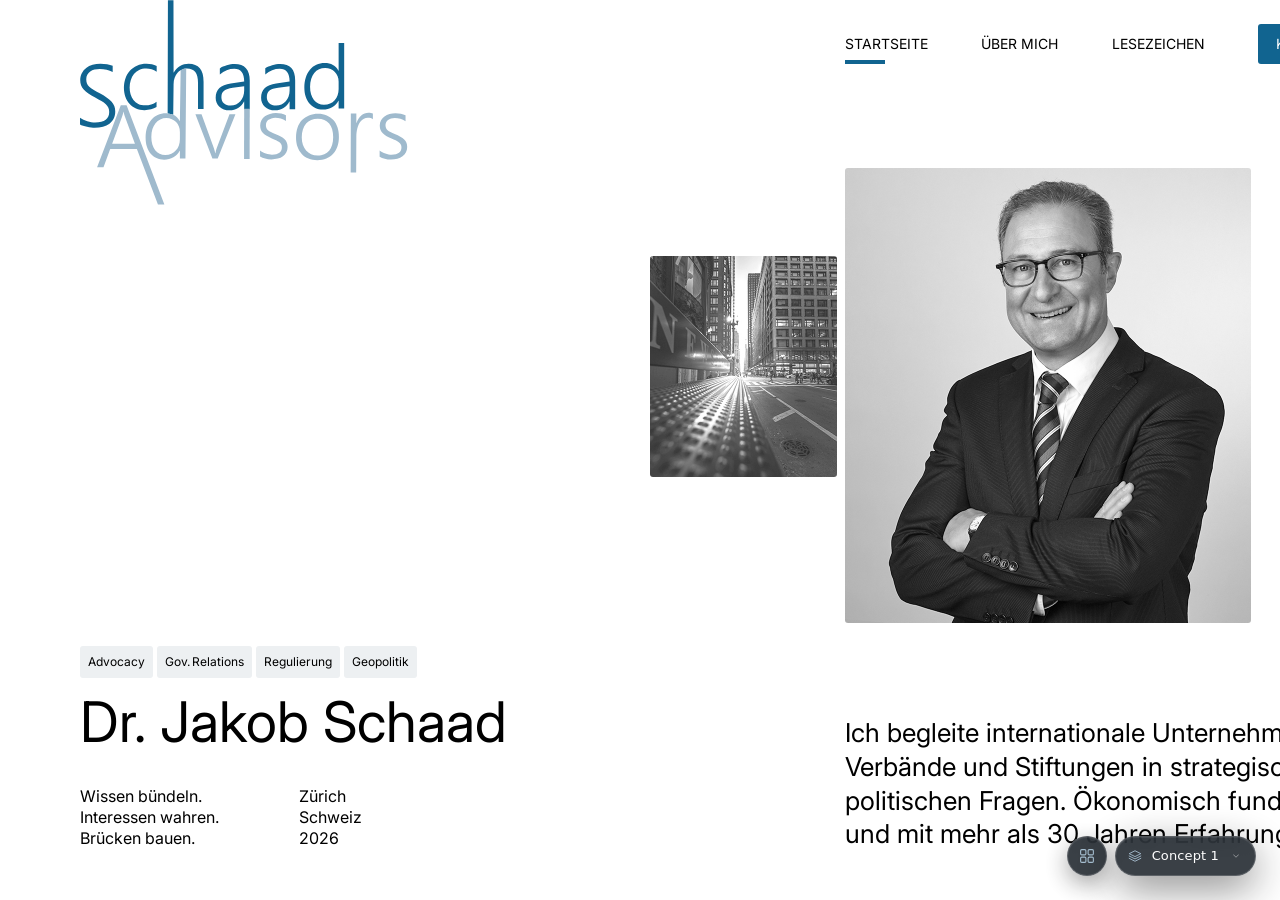
==== commit d7cf9594: "home: build canonical 4-section page + sandbox + uikit + design tokens home/ — full canonical Starts" ====
--- a/concept-1/index.html
+++ b/concept-1/index.html
@@ -9,7 +9,7 @@
 <link rel="preconnect" href="https://fonts.googleapis.com">
 <link rel="preconnect" href="https://fonts.gstatic.com" crossorigin>
 <link href="https://fonts.googleapis.com/css2?family=Inter:wght@400;500&display=swap" rel="stylesheet">
-<link rel="stylesheet" href="../shared/service-menu.css">
+<link rel="stylesheet" href="../shared/service-menu.css?v=3">
 <link rel="stylesheet" href="styles.css">
 </head>
 <body>
@@ -412,6 +412,7 @@
 })();
 </script>
 
-<script defer src="../shared/service-menu.js?v=2"></script>
+<script src="../shared/preview-config.js"></script>
+<script defer src="../shared/service-menu.js"></script>
 </body>
 </html>
--- a/shared/service-menu.css
+++ b/shared/service-menu.css
@@ -1,10 +1,16 @@
-/* Service Menu — preview-only floating navigator. Disabled in production builds. */
+/* Service Menu — preview-only floating navigator. Disabled in production builds.
+   Layout: flex container at bottom-right with grid-toggle (left) + version capsule.
+   Uses var(--color-accent) for the active grid-toggle state with hardcoded fallback,
+   so it works whether or not tokens.css is loaded. */
 
 .service-menu {
   position: fixed;
   right: 24px;
   bottom: 24px;
   z-index: 99999;
+  display: flex;
+  align-items: center;
+  gap: 8px;
   font-family: ui-sans-serif, system-ui, -apple-system, "Segoe UI", Roboto, "Helvetica Neue", Arial, sans-serif;
   font-size: 13px;
   line-height: 1.4;
@@ -62,12 +68,6 @@
   color: #ffffff;
 }
 
-.service-menu__label-prefix {
-  color: rgba(245, 245, 245, 0.65);
-  margin-right: 4px;
-  font-weight: 400;
-}
-
 .service-menu__caret {
   width: 10px;
   height: 10px;
@@ -192,3 +192,83 @@
     transition: none !important;
   }
 }
+
+/* ─── Grid overlay (12-column system reference) ──────────────
+   Floating circular toggle (sibling of capsule, sits LEFT of it)
+   + full-viewport blue 12-column overlay anchored to a 1440px
+   frame with 80px gutters. Dev-only utility: state persisted in
+   localStorage so it stays on across page navigation. */
+
+.grid-toggle {
+  width: 40px;
+  height: 40px;
+  flex-shrink: 0;
+  display: grid;
+  place-items: center;
+  padding: 0;
+  background: rgba(28, 34, 42, 0.94);
+  backdrop-filter: saturate(160%) blur(12px);
+  -webkit-backdrop-filter: saturate(160%) blur(12px);
+  border: 1px solid rgba(255, 255, 255, 0.18);
+  border-radius: 999px;
+  color: #9FBACD;
+  cursor: pointer;
+  opacity: 0.92;
+  box-shadow:
+    0 8px 24px rgba(0, 0, 0, 0.4),
+    inset 0 1px 0 rgba(255, 255, 255, 0.08);
+  transition: background 200ms ease, color 200ms ease, border-color 200ms ease, opacity 200ms ease, transform 200ms ease;
+}
+.grid-toggle:hover { opacity: 1; transform: translateY(-1px); }
+.grid-toggle.is-on {
+  background: var(--color-accent, #4B6CFF);
+  color: #ffffff;
+  border-color: rgba(255, 255, 255, 0.5);
+  opacity: 1;
+}
+.grid-toggle svg { width: 18px; height: 18px; }
+
+.grid-overlay {
+  position: fixed;
+  inset: 0;
+  z-index: 99998;
+  pointer-events: none;
+  display: none;
+  justify-content: center;
+}
+.grid-overlay.is-on { display: flex; }
+
+/* Grid frame mirrors the project's content rail
+   (var(--layout-max) = 1280px, gutters = clamp(24,5vw,80px)). When the
+   overlay is on, its 12 columns sit exactly where the page content
+   sits — flip Leistungen on and one card spans 4 columns cleanly. */
+
+.grid-overlay__frame {
+  width: 100%;
+  max-width: var(--layout-max, 1280px);
+  height: 100%;
+  padding: 0 var(--layout-gutter, clamp(24px, 5vw, 80px));
+  border-left:  1px dashed rgba(17, 100, 144, 0.45);
+  border-right: 1px dashed rgba(17, 100, 144, 0.45);
+}
+.grid-overlay__cols {
+  height: 100%;
+  display: grid;
+  grid-template-columns: repeat(12, minmax(0, 1fr));
+  gap: 0;     /* zero gap = perfect 12-col division of the inner rail
+                 → our 3-col Leistungen card spans exactly 4 columns */
+}
+.grid-overlay__col {
+  background: rgba(17, 100, 144, 0.07);
+  border-left:  1px solid rgba(17, 100, 144, 0.22);
+  border-right: 1px solid rgba(17, 100, 144, 0.22);
+}
+
+@media (max-width: 600px) {
+  .grid-toggle { width: 36px; height: 36px; }
+  .grid-toggle svg { width: 16px; height: 16px; }
+}
+
+@media (prefers-reduced-motion: reduce) {
+  .grid-toggle { transition: none !important; }
+}
